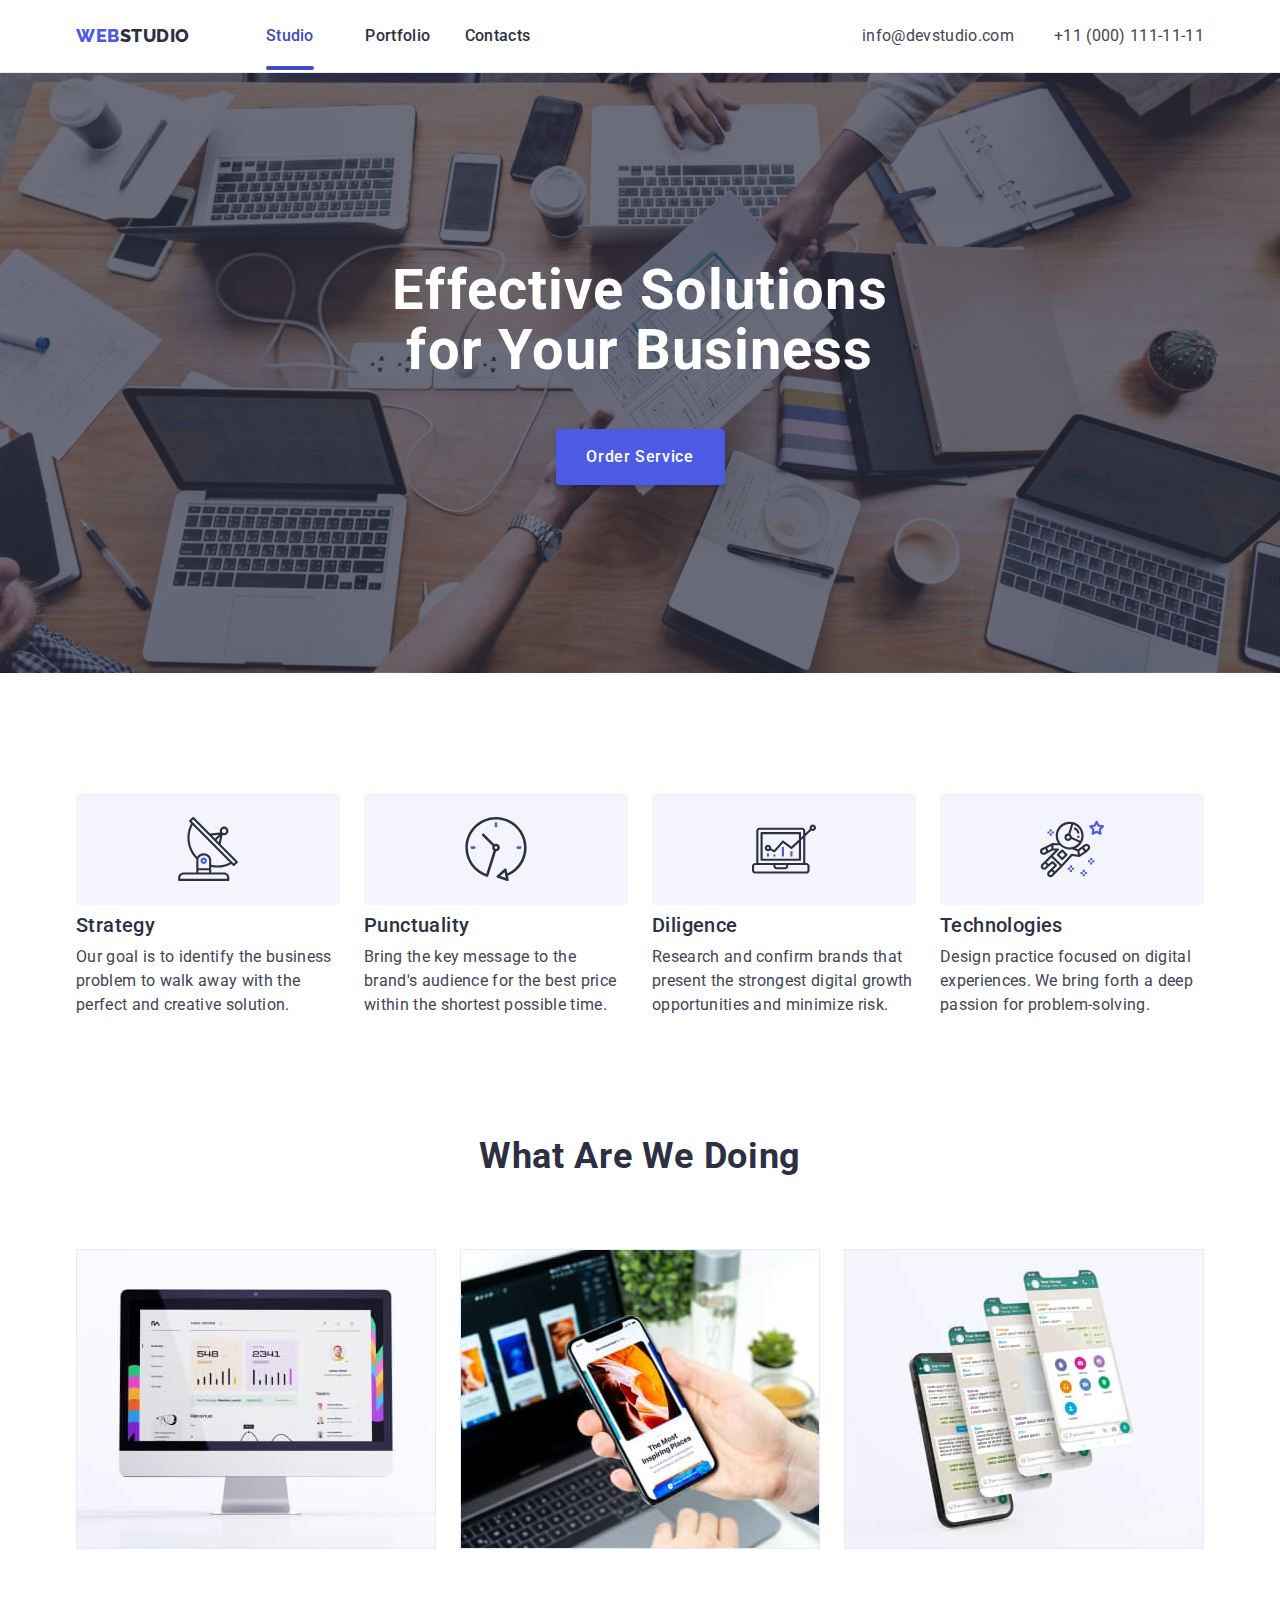
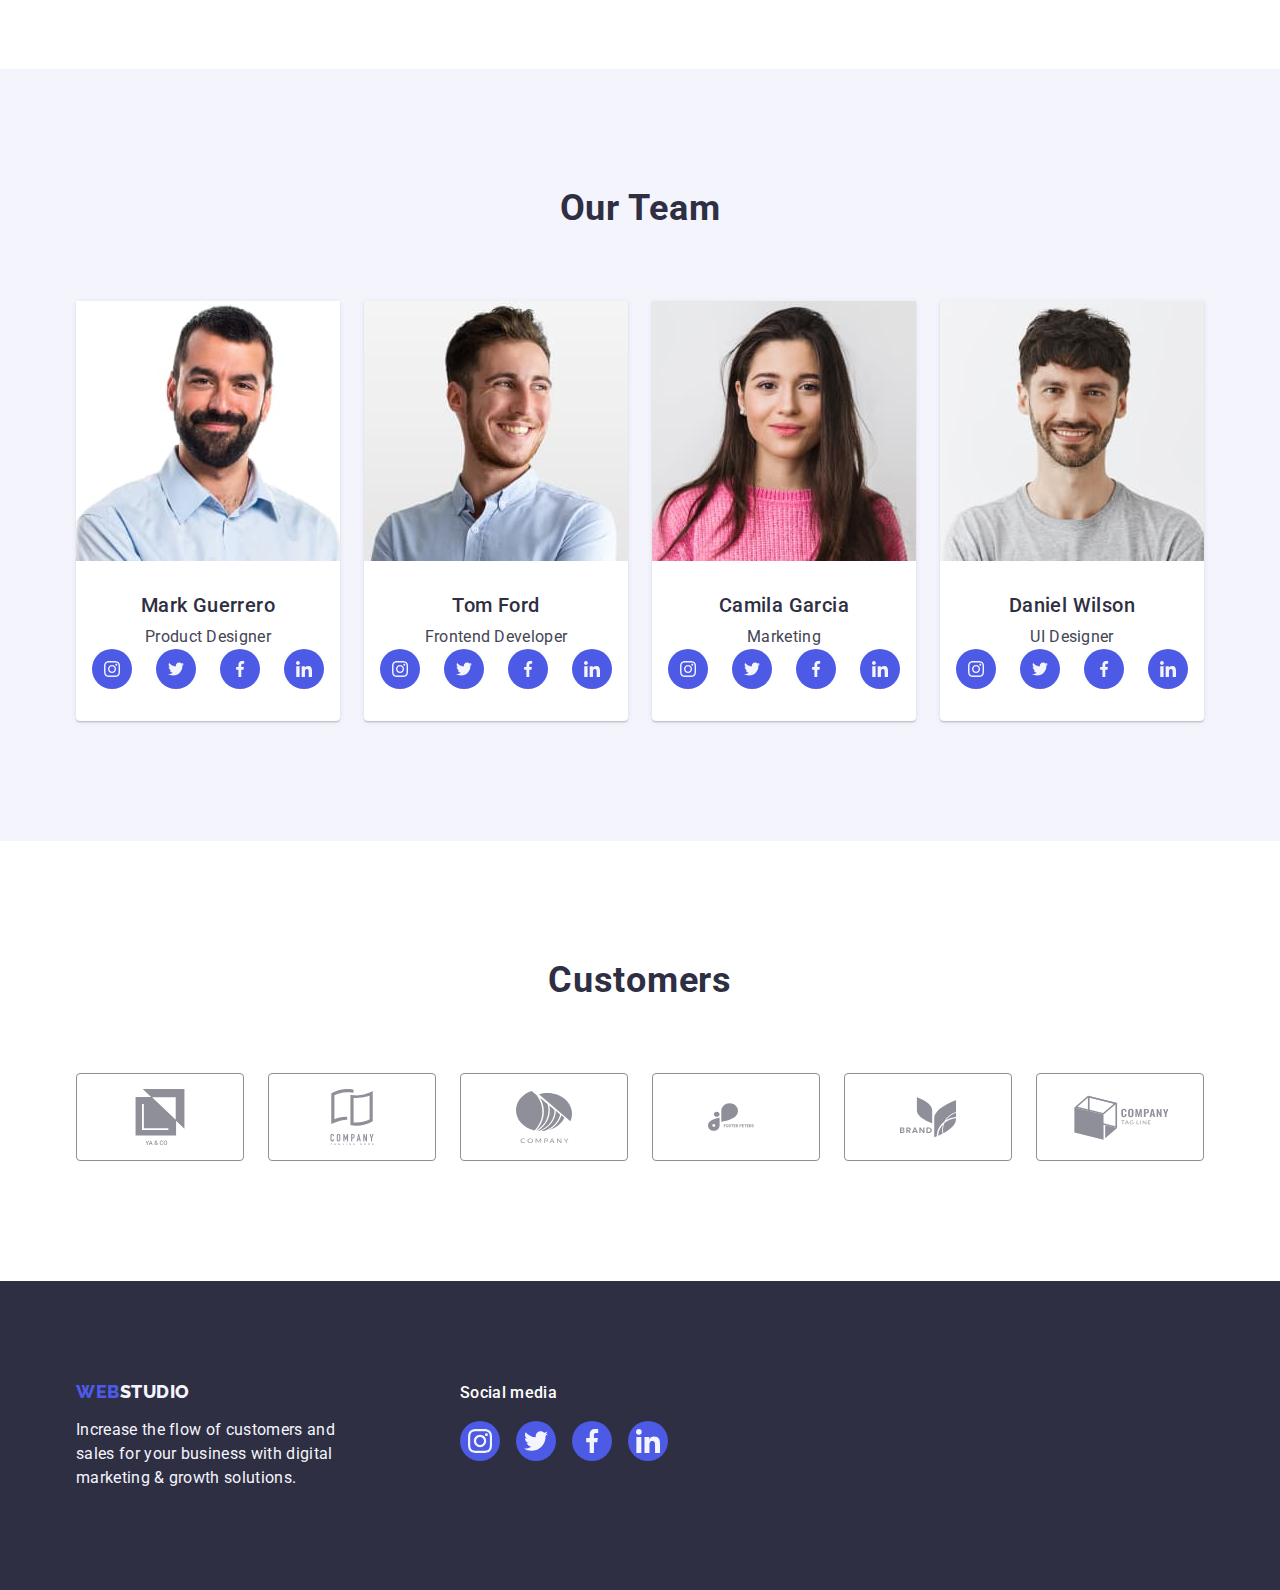
==== index.html @ ae0077bc "change5" ====
<!DOCTYPE html>
<html lang="en">

<head>
    <meta charset="UTF-8">
    <meta name="viewport" content="width=device-width, initial-scale=1.0">

    <link rel="stylesheet" href="https://cdnjs.cloudflare.com/ajax/libs/modern-normalize/2.0.0/modern-normalize.min.css"
        integrity="sha512-4xo8blKMVCiXpTaLzQSLSw3KFOVPWhm/TRtuPVc4WG6kUgjH6J03IBuG7JZPkcWMxJ5huwaBpOpnwYElP/m6wg=="
        crossorigin="anonymous" referrerpolicy="no-referrer" />

    <link rel="stylesheet" href="https://cdn.jsdelivr.net/npm/modern-normalize@1.1.0/modern-normalize.min.css">
    <link rel="stylesheet" href="./css/styles.css">

    <link rel="preconnect" href="https://fonts.googleapis.com">
    <link rel="preconnect" href="https://fonts.gstatic.com" crossorigin>
    <link href="https://fonts.googleapis.com/css2?family=Roboto:wght@400;500;700;900&display=swap" rel="stylesheet">
    <link rel="preconnect" href="https://fonts.googleapis.com">
    <link rel="preconnect" href="https://fonts.gstatic.com" crossorigin>
    <link href="https://fonts.googleapis.com/css2?family=Raleway:wght@800&display=swap" rel="stylesheet">

    <title>Document</title>

</head>

<body>

    <header class="header">
        <div class="header-container container">
            <nav class="header-navigation">
                <a class="header-logo link" href="./index.html">Web<span class="header-logo-ditails">Studio</span></a>
                <ul class="header-navigation-list list">
                    <li class="header-navigation-item">
                        <a class="header-navigation-link current link" href="./index.html">Studio</a>
                    </li>
                    <li class="header-navigation-item">
                        <a class="header-navigation-link link" href="./portfolio.html">Portfolio</a>
                    </li>
                    <li class="header-navigation-item">
                        <a class="header-navigation-link link" href="">Contacts</a>
                    </li>
                </ul>
            </nav>

            <address class="header-address">
                <ul class="header-address-list list">
                    <li class="header-address-item"><a class="header-address-link link"
                            href="mailto:info@devstudio.com">info@devstudio.com</a><br />
                    </li>
                    <li class="header-address-item"><a class="header-address-link link" href="tel:+110001111111">+11
                            (000)
                            111-11-11</a><br /></li>
                </ul>
            </address>

        </div>
    </header>
    <main class="main">
        <!-- ?section-1 -->
        <section class="first-section">
            <div class="container">
                <h1 class="first-title">Effective Solutions
                    for Your Business</h1>
                <button class="first-section-button" data-modal-open type="button">Order Service</button>
            </div>
        </section>
        <!--? section-2 -->
        <section class="goals-section">
            <div class="container">
                <h2 class="visually-hidden">goals</h2>
                <ul class="goals-section-list list">
                    <li class="goals-section-item">
                        <div class="goals-icon-container">
                            <svg width="64" height="64">
                                <use href="./images/icons.svg#icon-strategy"></use>
                            </svg>
                        </div>
                        <h3 class="goals-section-title">Strategy</h3>
                        <p class="goals-section-text">
                            Our goal is to identify the business
                            problem to walk away with the perfect and creative solution.
                        </p>
                    </li>
                    <li class="goals-section-item">
                        <div class="goals-icon-container">
                            <svg width="64" height="64">
                                <use href="./images/icons.svg#icon-punctuality"></use>
                            </svg>
                        </div>
                        <h3 class="goals-section-title">Punctuality</h3>
                        <p class="goals-section-text">
                            Bring the key message to the brand's audience for the best price within the shortest
                            possible time.
                        </p>

                    </li>
                    <li class="goals-section-item">

                        <div class="goals-icon-container">
                            <svg width="64" height="64">
                                <use href="./images/icons.svg#icon-deligens"></use>
                            </svg>
                        </div>

                        <h3 class="goals-section-title">Diligence</h3>
                        <p class="goals-section-text">
                            Research and confirm brands that present the strongest digital growth opportunities and
                            minimize
                            risk.
                        </p>

                    </li>
                    <li class="goals-section-item">

                        <div class="goals-icon-container">
                            <svg width="64" height="64">
                                <use href="./images/icons.svg#icon-technologies"></use>
                            </svg>
                        </div>


                        <h3 class="goals-section-title">Technologies</h3>
                        <p class="goals-section-text">
                            Design practice focused on digital experiences. We bring forth a deep passion for
                            problem-solving.
                        </p>

                    </li>
                </ul>
            </div>
        </section>
        <!--? section-3 -->
        <section class="doing-section">
            <div class="container">
                <h2 class="doing-section-title">What are we doing</h2>
                <ul class="doing-section-list list">
                    <li class="doing-section-item"><img src="./images/doing1.jpg" width="360" alt="computer-screen">
                    </li>
                    <li class="doing-section-item"><img src="./images/doing2.jpg" width="360" alt="phone-screen"></li>
                    <li class="doing-section-item"><img src="./images/doing3.jpg" width="360" alt="phone"></li>
                </ul>
            </div>
        </section>
        <!-- ?section-4 -->
        <section class="team-section">
            <div class="container">
                <h2 class="team-section-title">Our Team</h2>
                <ul class="team-section-list list">
                    <li class="team-section-item"><img src="./images/team1.jpg" width="264" alt="man">
                        <div class="team-employee-information">
                            <h3 class="team-third-title">Mark Guerrero</h3>
                            <p class="team-section-text">Product Designer</p>
                            <ul class="socials-icon-list list">
                                <li class="socials-icon-item">
                                    <a class="socials-icon-link" href="">
                                        <svg class="socials-icon-team" width="16" height="16">
                                            <use href="./images/icons.svg#icon-instagram2"></use>
                                        </svg>
                                    </a>
                                </li>
                                <li class="socials-icon-item">
                                    <a class="socials-icon-link" href="">
                                        <svg class="socials-icon-team" width="16" height="16">
                                            <use href="./images/icons.svg#icon-twitter2"></use>
                                        </svg>
                                    </a>
                                </li>
                                <li class="socials-icon-item">
                                    <a class="socials-icon-link" href="">
                                        <svg class="socials-icon-team" width="16" height="16">
                                            <use href="./images/icons.svg#icon-facebook3"></use>
                                        </svg>
                                    </a>
                                </li>
                                <li class="socials-icon-item">
                                    <a class="socials-icon-link" href="">
                                        <svg class="socials-icon-team" width="16" height="16">
                                            <use href="./images/icons.svg#icon-linkedin2"></use>
                                        </svg>
                                    </a>
                                </li>
                            </ul>
                        </div>
                    </li>
                    <li class="team-section-item"><img src="./images/team2.jpg" width="264" alt="man">
                        <div class="team-employee-information">
                            <h3 class="team-third-title">Tom Ford</h3>
                            <p class="team-section-text">Frontend Developer</p>
                            <ul class="socials-icon-list list">
                                <li class="socials-icon-item">
                                    <a class="socials-icon-link" href="">
                                        <svg class="socials-icon-team" width="16" height="16">
                                            <use href="./images/icons.svg#icon-instagram2"></use>
                                        </svg>
                                    </a>
                                </li>
                                <li class="socials-icon-item">
                                    <a class="socials-icon-link" href="">
                                        <svg class="socials-icon-team" width="16" height="16">
                                            <use href="./images/icons.svg#icon-twitter2"></use>
                                        </svg>
                                    </a>
                                </li>
                                <li class="socials-icon-item">
                                    <a class="socials-icon-link" href="">
                                        <svg class="socials-icon-team" width="16" height="16">
                                            <use href="./images/icons.svg#icon-facebook3"></use>
                                        </svg>
                                    </a>
                                </li>
                                <li class="socials-icon-item">
                                    <a class="socials-icon-link" href="">
                                        <svg class="socials-icon-team" width="16" height="16">
                                            <use href="./images/icons.svg#icon-linkedin2"></use>
                                        </svg>
                                    </a>
                                </li>
                            </ul>
                        </div>
                    </li>
                    <li class="team-section-item"><img src="./images/team3.jpg" width="264" alt="woman">
                        <div class="team-employee-information">
                            <h3 class="team-third-title">Camila Garcia</h3>
                            <p class="team-section-text">Marketing</p>
                            <ul class="socials-icon-list list">
                                <li class="socials-icon-item">
                                    <a class="socials-icon-link" href="">
                                        <svg class="socials-icon-team" width="16" height="16">
                                            <use href="./images/icons.svg#icon-instagram2"></use>
                                        </svg>
                                    </a>
                                </li>
                                <li class="socials-icon-item">
                                    <a class="socials-icon-link" href="">
                                        <svg class="socials-icon-team" width="16" height="16">
                                            <use href="./images/icons.svg#icon-twitter2"></use>
                                        </svg>
                                    </a>
                                </li>
                                <li class="socials-icon-item">
                                    <a class="socials-icon-link" href="">
                                        <svg class="socials-icon-team" width="16" height="16">
                                            <use href="./images/icons.svg#icon-facebook3"></use>
                                        </svg>
                                    </a>
                                </li>
                                <li class="socials-icon-item">
                                    <a class="socials-icon-link" href="">
                                        <svg class="socials-icon-team" width="16" height="16">
                                            <use href="./images/icons.svg#icon-linkedin2"></use>
                                        </svg>
                                    </a>
                                </li>
                            </ul>
                        </div>
                    </li>
                    <li class="team-section-item"><img src="./images/team4.jpg" width="264" alt="man">
                        <div class="team-employee-information">
                            <h3 class="team-third-title">Daniel Wilson</h3>
                            <p class="team-section-text">UI Designer</p>
                            <ul class="socials-icon-list list">
                                <li class="socials-icon-item">
                                    <a class="socials-icon-link" href="">
                                        <svg class="socials-icon-team" width="16" height="16">
                                            <use href="./images/icons.svg#icon-instagram2"></use>
                                        </svg>
                                    </a>
                                </li>
                                <li class="socials-icon-item">
                                    <a class="socials-icon-link" href="">
                                        <svg class="socials-icon-team" width="16" height="16">
                                            <use href="./images/icons.svg#icon-twitter2"></use>
                                        </svg>
                                    </a>
                                </li>
                                <li class="socials-icon-item">
                                    <a class="socials-icon-link" href="">
                                        <svg class="socials-icon-team" width="16" height="16">
                                            <use href="./images/icons.svg#icon-facebook3"></use>
                                        </svg>
                                    </a>
                                </li>
                                <li class="socials-icon-item">
                                    <a class="socials-icon-link" href="">
                                        <svg class="socials-icon-team" width="16" height="16">
                                            <use href="./images/icons.svg#icon-linkedin2"></use>
                                        </svg>
                                    </a>
                                </li>
                            </ul>
                        </div>
                    </li>
                </ul>
            </div>
        </section>
        <!-- ?section-5 -->
        <section class=" customers-section">
            <div class="customers-container container">
                <h2 class="customers-title">Customers</h2>
                <ul class="customers-list list">
                    <li class="customers-item"><a class="customers-link" href="">
                            <svg class="customers-icon" width="104" height="56">
                                <use href="./images/icons.svg#icon-yaco"></use>
                            </svg>
                        </a></li>
                    <li class="customers-item"><a class="customers-link" href="">
                            <svg class="customers-icon" width="104" height="56">
                                <use href="./images/icons.svg#icon-company"></use>
                            </svg>
                        </a></li>
                    <li class="customers-item"><a class="customers-link" href="">
                            <svg class="customers-icon" width="104" height="56">
                                <use href="./images/icons.svg#icon-compane2"></use>
                            </svg>
                        </a></li>
                    <li class="customers-item"><a class="customers-link" href="">
                            <svg class="customers-icon" width="104" height="56">
                                <use href="./images/icons.svg#icon-foster-peters"></use>
                            </svg>
                        </a></li>
                    <li class="customers-item"><a class="customers-link" href="">
                            <svg class="customers-icon" width="104" height="56">
                                <use href="./images/icons.svg#icon-brand"></use>
                            </svg>
                        </a></li>
                    <li class="customers-item"><a class="customers-link" href="">
                            <svg class="customers-icon" width="104" height="56">
                                <use href="./images/icons.svg#icon-Logonew"></use>
                            </svg>
                        </a></li>
                </ul>
            </div>
        </section>
    </main>
    <footer class="footer-page">
        <div class="footer-container-general container">
            <div class="footer-container">
                <a class="footer-logo link" href="./index.html">Web<span class="footer-logo-ditails">Studio</span></a>

                <p class="text-footer">Increase the flow of customers and sales for your business with digital marketing
                    &
                    growth solutions.</p>
            </div>
            <div class="socials-footer-container">
                <p class="socials-footer-text">Social media</p>
                <ul class="socials-footer-list list">
                    <li class="socials-footer-item"><a class="socials-link" href=""> <svg class="socials-icon"
                                width="24" height="24">
                                <use href="./images/icons.svg#icon-instagram"></use>
                            </svg></a>
                    </li>
                    <li class="socials-footer-item"><a class="socials-link" href=""><svg class="socials-icon" width="24"
                                height="24">
                                <use href="./images/icons.svg#icon-twetter"></use>
                            </svg></a>
                    </li>
                    <li class="socials-footer-item"><a class="socials-link" href=""><svg class="socials-icon" width="24"
                                height="24">
                                <use href="./images/icons.svg#icon-facebook"></use>
                            </svg></a>
                    </li>
                    <li class="socials-footer-item"><a class="socials-link" href=""><svg class="socials-icon" width="24"
                                height="24">
                                <use href="./images/icons.svg#icon-linkedin"></use>
                            </svg></a></li>
                </ul>
            </div>
        </div>
    </footer>
    <div class="backdrop is-hidden" data-modal>
        <div class="modal">
            <button class="btn-modal" data-modal-close type="button">
                <svg class="icon-close" width="8" height="8">
                    <use href="./images/icons.svg#icon-close-black"></use>
                </svg>
            </button>
            <p class="modal-title">Leave your contacts and we will call you back</p>
            <form class="modal-form">
                <div class="modal-field">
                    <label class="modal-label" for="user-name">Name</label>
                    <div class="modal-input-conteiner">
                        <input class="modal-input" name="user-name" type="text" id="user-name" required />
                        <svg class="modal-icon-vector" width="18" height="18">
                            <use href="./images/icons.svg#icon-vector-name"></use>
                        </svg>
                    </div>
                </div>
                <div class="modal-field">
                    <label class="modal-label" for="user-phone">Phone</label>
                    <div class="modal-input-conteiner">
                        <input class="modal-input" name="user-phone" type="text" id="user-phone" required />
                        <svg class="modal-icon-vector" width="18" height="18">
                            <use href="./images/icons.svg#icon-vector-phone"></use>
                        </svg>
                    </div>
                </div>
                <div class="modal-field">
                    <label class="modal-label" for="user-email">Email</label>
                    <div class="modal-input-conteiner">
                        <input class="modal-input" name="user-email" type="text" id="user-email" />
                        <svg class="modal-icon-vector" width="18" height="18">
                            <use href="./images/icons.svg#icon-vector-email"></use>
                        </svg>
                    </div>
                </div>
                <div class="modal-field">
                    <label class="modal-label" for="user-text">Comment</label>
                    <textarea class="modal-textarea" name="user-text" id="user-text"
                        placeholder="Text input"></textarea>
                </div>
                <div class="modal-field">
                    <input class="modal-check" type="checkbox" id="policy" name="policy" value="true">
                    <label class="modal-check-text" for="policy"><span></span> I accept the terms and conditions of the
                        <a class="modal-check-link" href="">Privacy Policy</a></label>
                </div>
                <button class="modal-button-submit" type="submit">Send</button>
            </form>
        </div>
    </div>
    <script src="./js/modal.js"></script>
</body>

</html>
---- css/styles.css ----
body {
    font-family: "Roboto", sans-serif;
    color: #434455;
    background-color: var(--Background-color-page);
}

.visually-hidden {
    position: absolute;
    width: 1px;
    height: 1px;
    margin: -1px;
    border: 0;
    padding: 0;

    white-space: nowrap;
    clip-path: inset(100%);
    clip: rect(0 0 0 0);
    overflow: hidden;
}

:root {
    --Background-color-page: #FFFFFF;
    --Logo-color: #4d5ae5;
    --SpanLogoColor: #2e2f42;
    --NavListColor: #2e2f42;
    --contactsColor: #434455;
    --mainSectionBackground-color: #2e2f42;
    --title-thirdColor: #2e2f42;
    --text-pageColor: #434455;
    --title-secondColor: #2e2f42;
    --footer-pageBackgroundColor: #2e2f42;
    --text-footerColor: #F4F4FD;
    --portfolio-buttonColor: #4d5ae5;
    --portfolio-buttonBackgroundColor: #F4F4FD;
    --title-second-portfolioColor: #2e2f42;
    --text-page-portfolioColor: #434455;
    --border: #E7E9FC;
    --buttonColor: #4d5ae5;
    --white-social-text: #FFF;
    --socials-icon: #f4f4fd;
    --customers-link: #8E8F99;
    --ocean: #404BBF;
    --navyblue-modal: rgba(46, 47, 66, 0.40);
    --dairy: #FCFCFC;
    --socials-icon-team: #f4f4fd;
    --portfolio-cover-text: #F4F4FD;
    --navyblue: #2E2F42;
    --navyblue-modal: rgba(46, 47, 66, 0.40);
    --lightslate: #8E8F99;
    --iris: #4D5AE5;
    --navyblue-modal: rgba(46, 47, 66, 0.40);
    --lightslate: #8E8F99;
    --navyblue-modal: rgba(46, 47, 66, 0.40);
}

.link {
    text-decoration: none;
}

.link:hover {
    color: #404bbf;
}

.link:focus {
    color: #404bbf;
}


.list {
    list-style: none;
}

img {
    display: block;
}

p,
h1,
h2,
h3,
h4,
h5,
h6 {
    margin-top: 0;
    margin-bottom: 0;
}

ul,
ol {
    padding-left: 0;
    margin-top: 0;
    margin-bottom: 0;
}

.container {
    width: 1158px;
    margin: 0 auto;
    padding-left: 15px;
    padding-right: 15px;
}


/**----------------------------------------------------------------------- Header */
.header {
    border-bottom: 1px solid var(--border, #E7E9FC);
    padding-top: 24px;
    padding-bottom: 24px;
    box-shadow: 0px 1px 6px 0px rgba(46, 47, 66, 0.08), 0px 1px 1px 0px rgba(46, 47, 66, 0.16), 0px 2px 1px 0px rgba(46, 47, 66, 0.08);
}

.header-container {
    display: flex;

}

.header-navigation {
    display: flex;
    align-items: center;
}


.header-logo {
    font-family: "Raleway", sans-serif;
    font-weight: 800;
    font-size: 18px;
    line-height: 1.17;
    letter-spacing: 0.03em;
    text-transform: uppercase;
    color: var(--Logo-color);
    margin-right: 76px;
}

.header-logo-ditails {
    color: var(--SpanLogoColor);
}

.header-navigation-list {
    display: flex;
    gap: 40px;
}

.header-navigation-item {
    width: calc((100% - 80px)/ 3);

}


.header-navigation-link {
    font-weight: 500;
    font-size: 16px;
    line-height: 1.5;
    letter-spacing: 0.02em;
    color: var(--NavListColor);
    padding-top: 24px;
    padding-bottom: 24px;
    position: relative;
    transition: color 250ms cubic-bezier(0.4, 0, 0.2, 1);


}

.current::after {
    content: '';
    position: absolute;
    height: 4px;
    left: 0;
    bottom: -1px;
    background-color: #404bbf;
    border-radius: 2px;
    width: 100%;



}

.current {
    color: #404bbf;
    transition: color 250ms cubic-bezier(0.4, 0, 0.2, 1);
}

.header-address {
    font-style: normal;
    display: flex;
    margin-left: auto;
}

.header-address-list {
    display: flex;
    gap: 40px;
}

.header-address-item {}

.header-address-link {
    font-size: 16px;
    line-height: 1.5;
    letter-spacing: 0.02em;
    color: var(--contactsColor, #434455);
    transition: 250ms cubic-bezier(0.4, 0, 0.2, 1);
    transition: color 250ms cubic-bezier(0.4, 0, 0.2, 1);
}

.main {}


/**-------------------------------------------------------------------Section 1 */
.first-section {
    background-color: var(--mainSectionBackground-color);
    padding: 188px 0;
    background-image: linear-gradient(rgba(46, 47, 66, 0.7), rgba(46, 47, 66, 0.7)),
        url(../images/people-office.jpg);
    background-repeat: no-repeat;
    background-position: center;
    background-size: cover;
    max-width: 1440px;
    margin: 0 auto;
}

.first-title {
    font-size: 56px;
    line-height: 1.07;
    text-align: center;
    letter-spacing: 0.02em;
    color: #ffffff;
    max-width: 496px;
    margin: 0 auto;
}

.first-section-button {
    background-color: var(--buttonColor);
    font-family: "Roboto", sans-serif;
    font-weight: 500;
    font-size: 16px;
    line-height: 1.5;
    letter-spacing: 0.04em;
    color: #ffffff;
    cursor: pointer;
    display: block;
    min-width: 169px;
    height: 56px;
    border: none;
    border-radius: 4px;
    cursor: pointer;
    margin: 0 auto;
    margin-top: 48px;
    box-shadow: 0px 4px 4px 0px rgba(0, 0, 0, 0.15);
    transition: background-color 250ms cubic-bezier(0.4, 0, 0.2, 1);



}

.first-section-button:hover {
    background-color: #404BBF;
}

.first-section-button:focus {
    background-color: #404BBF;
}

/**----------------------------------------------- Section 2 */
.goals-section {
    padding: 120px 0;
}

.goals-section-list {
    display: flex;
    justify-content: center;
    gap: 24px;


}

.goals-section-item {
    width: calc((100% - 72px) / 4);
}

.goals-icon-container {
    display: flex;
    align-items: center;
    justify-content: center;
    height: 112px;
    background-color: #f4f4fd;
    border-radius: 4px;
    margin-bottom: 8px;
}

.goals-section-title {
    font-weight: 500;
    font-size: 20px;
    line-height: 1.2;
    letter-spacing: 0.02em;
    color: var(--title-thirdColor);
    margin-bottom: 8px;

}

.goals-section-text {
    font-size: 16px;
    line-height: 1.5;
    letter-spacing: 0.02em;
    color: var(--text-pageColor);
}

/* .goals-icon {
    padding: 24px 100px;
    border-radius: 4px;
    background: var(--cloud, #F4F4FD);
    margin-bottom: 8px;
    display: inline-block;
    max-width: 264px;
    max-height: 112px;
} */

/**-------------------------------------------------------------------- Section 3 */
.doing-section {
    padding-bottom: 120px;
}

.doing-section-title {
    font-size: 36px;
    line-height: 1.11;
    text-align: center;
    letter-spacing: 0.02em;
    text-transform: capitalize;
    color: var(--title-secondColor);
    margin-bottom: 72px;
}

.doing-section-list {
    display: flex;
    gap: 24px;


}

.doing-section-item {
    width: calc((100% - 48px) / 3);
}

/**-------------------------------------------------------------------- Section 4 */
.team-section {
    background-color: #F4F4FD;
    padding: 120px 0;
}

.team-section-title {
    font-size: 36px;
    line-height: 1.11;
    text-align: center;
    letter-spacing: 0.02em;
    text-transform: capitalize;
    color: var(--title-secondColor);
    margin-bottom: 72px;
}

.team-section-list {
    display: flex;
    gap: 24px;
}

.team-section-item {
    background-color: #FFFFFF;
    border-radius: 0px 0px 4px 4px;
    width: calc((100% - 72px) / 4);
    box-shadow: 0px 2px 1px 0px rgba(46, 47, 66, 0.08), 0px 1px 1px 0px rgba(46, 47, 66, 0.16), 0px 1px 6px 0px rgba(46, 47, 66, 0.08);
}

.team-employee-information {
    padding: 32px 0;
}

.team-third-title {
    font-weight: 500;
    font-size: 20px;
    line-height: 1.2;
    letter-spacing: 0.02em;
    color: var(--title-thirdColor);
    text-align: center;
    margin-bottom: 8px;
}

.team-section-text {
    font-size: 16px;
    line-height: 1.5;
    letter-spacing: 0.02em;
    color: var(--text-pageColor);
    text-align: center;
}


.socials-icon-list {
    gap: 24px;
    display: flex;
    justify-content: center;
}

.socials-icon-item {
    width: calc((100% - 3 * 24px) / 4);
    width: 40px;
    height: 40px;
}

.socials-icon-link {
    width: 100%;
    height: 100%;
    background-color: #4d5ae5;
    border-radius: 50%;
    display: flex;
    align-items: center;
    justify-content: center;
    transition: background-color 250ms cubic-bezier(0.4, 0, 0.2, 1);
}

.socials-icon-team {
    fill: var(--socials-icon-team, #f4f4fd)
}

.socials-icon-link:hover {
    background-color: #404bbf;
}

.socials-icon-link:focus {
    background-color: #404bbf;

}

/** ------------------------------------------------------------Customers------------------- */
.customers-section {
    padding-top: 120px;
    padding-bottom: 120px;
}

.customers-container {}

.customers-title {
    color: var(--title-thirdColor, #2e2f42);
    font-size: 36px;
    line-height: 1.11;
    letter-spacing: 0.02em;
    text-transform: capitalize;
    margin-bottom: 72px;
    display: flex;
    justify-content: center;
}

.customers-list {
    display: flex;
    gap: 24px;
}

.customers-item {
    width: calc((100% - 120px) / 6);
    height: 88px;
}

.customers-link {
    width: 100%;
    height: 100%;
    border-radius: 4px;
    border: 1px solid var(--lightslate, #8E8F99);
    border-radius: 4px;
    display: flex;
    align-items: center;
    justify-content: center;
    color: var(--customers-link, #8E8F99);
    transition: border-color 250ms cubic-bezier(0.4, 0, 0.2, 1),
        color 250ms cubic-bezier(0.4, 0, 0.2, 1);
}

.customers-link:hover {
    color: #404bbf;
    border-color: #404bbf;
}

.customers-link:focus {
    color: #404bbf;
    border-color: #404bbf;
}

.customers-icon {
    fill: currentColor;
}





/**----------------------------------------------------------------------- Footer */

.footer-page {
    background-color: var(--footer-pageBackgroundColor);
    padding: 100px 0;
}

.footer-container-general {
    display: flex;
    align-items: baseline;
}

.footer-container {
    margin-right: 120px
}

.footer-logo {
    font-family: "Raleway",
        sans-serif;
    font-weight: 800;
    font-size: 18px;
    line-height: 1.17;
    letter-spacing: 0.03em;
    text-transform: uppercase;
    color: var(--Logo-color);
    margin-bottom: 16px;
    display: inline-block;
}

.footer-logo-ditails {
    color: #f4f4fd;
}

.text-footer {
    line-height: 1.5;
    color: var(--text-footerColor);
    letter-spacing: 0.02em;
    max-width: 264px;
}

.socials-footer-text {
    color: var(--white-social-text, #FFF);
    font-size: 16px;
    font-weight: 500;
    line-height: 1.5;
    letter-spacing: 0.02em;
    margin-bottom: 16px;
}

.socials-footer-list {
    display: flex;
    gap: 16px;
}

.socials-footer-item {

    width: 40px;
    height: 40px;

}

.socials-icon {
    fill: var(--socials-icon, #f4f4fd)
}

.socials-link {
    width: 100%;
    height: 100%;
    display: flex;
    align-items: center;
    justify-content: center;
    border-radius: 50%;
    background-color: var(--buttonColor);
    transition: background-color 250ms cubic-bezier(0.4, 0, 0.2, 1);
}

.socials-link:hover {
    background-color: #31d0aa;
}

.socials-link:focus {
    background-color: #31d0aa;
}



/**---------------------------------- ---------------------------------Portfolio */
.portfolio-main {}

.portfolio-section {

    padding-top: 96px;
    padding-bottom: 120px;
}

.portfolio-lict-button {
    display: flex;
    justify-content: center;
    gap: 24px;
    margin-bottom: 72px;
}

.portfolio-item-button {}

.portfolio-button {
    font-family: "Roboto", sans-serif;
    font-weight: 500;
    font-size: 16px;
    line-height: 1.5;
    letter-spacing: 0.04em;
    color: var(--portfolio-buttonColor);
    cursor: pointer;
    background-color: var(--portfolio-buttonBackgroundColor);
    border-radius: 4px;
    padding: 12px 24px;
    border: none;
    border: 1px solid var(--border, #E7E9FC);
    transition: color 250ms cubic-bezier(0.4, 0, 0.2, 1),
        background-color 250ms cubic-bezier(0.4, 0, 0.2, 1),
        border-color 250ms cubic-bezier(0.4, 0, 0.2, 1),
        box-shadow 250ms cubic-bezier(0.4, 0, 0.2, 1);
}

.portfolio-button:hover {
    color: #FFFFFF;
    background-color: #404BBF;
    border: 1px solid transparent;
    box-shadow: 0px 3px 1px rgba(0, 0, 0, 0.1),
        0px 2px 1px rgba(0, 0, 0, 0.08),
        0px 2px 2px rgba(0, 0, 0, 0.12);
}

.portfolio-button:focus {
    color: #FFFFFF;
    background-color: #404BBF;
    border: 1px solid transparent;
    box-shadow: 0px 3px 1px rgba(0, 0, 0, 0.1),
        0px 2px 1px rgba(0, 0, 0, 0.08),
        0px 2px 2px rgba(0, 0, 0, 0.12);
}

.portfolio-list {
    display: flex;
    flex-wrap: wrap;
    column-gap: 24px;
    row-gap: 48px;
}

.portfolio-item {
    width: calc((100% - 48px) / 3);
    transition: box-shadow 250ms cubic-bezier(0.4, 0, 0.2, 1);

}

.portfolio-cover {
    position: relative;
    overflow: hidden;
}

.portfolio-link {
    display: block;
    transition: box-shadow 250ms cubic-bezier(0.4, 0, 0.2, 1);
}

.portfolio-link:hover {
    box-shadow: 0px 1px 6px rgba(46, 47, 66, 0.08),
        0px 1px 1px rgba(46, 47, 66, 0.16),
        0px 2px 1px rgba(46, 47, 66, 0.08);
}

.portfolio-link:focus {
    box-shadow: 0px 1px 6px rgba(46, 47, 66, 0.08),
        0px 1px 1px rgba(46, 47, 66, 0.16),
        0px 2px 1px rgba(46, 47, 66, 0.08);
}

.portfolio-link:hover .portfolio-cover-text {
    transform: translateY(0%);
}

.portfolio-link:focus .portfolio-cover-text {
    transform: translateY(0%);
}

.portfolio-cover-text {
    font-size: 16px;
    font-weight: 400;
    line-height: 1.5;
    letter-spacing: 0.02em;
    color: var(--portfolio-cover-text, #F4F4FD);
    background-color: #4D5AE5;
    position: absolute;
    top: 0;
    height: 100%;
    width: 100%;
    padding: 40px 32px;
    transition: transform 250ms cubic-bezier(0.4, 0, 0.2, 1);
    transform: translateY(100%);
}

.portfolio-item-iformation {
    padding: 32px 16px;
    border: 1px solid #e7e9fc;
    border-top: none;
}




.title-second-portfolio {
    font-weight: 500;
    font-size: 20px;
    line-height: 1.2;
    letter-spacing: 0.02em;
    color: var(--title-second-portfolioColor);
    margin-bottom: 8px;

}

.text-page-portfolio {
    font-size: 16px;
    line-height: 1.5;
    letter-spacing: 0.02em;
    color: var(--text-page-portfolioColor);

}

/* *-----------------------------------------------------------MODAL------------------------------------------------- */
.backdrop {
    position: fixed;
    width: 100%;
    height: 100%;
    background: var(--navyblue-modal, rgba(46, 47, 66, 0.40));
    top: 0;
    left: 0;
    transition: opacity 250ms cubic-bezier(0.4, 0, 0.2, 1), visibility 250ms cubic-bezier(0.4, 0, 0.2, 1);
}

.is-hidden {
    opacity: 0;
    visibility: hidden;
    pointer-events: none;
}

.modal {
    position: absolute;
    top: 50%;
    left: 50%;
    transform: translate(-50%, -50%) scale(1);
    width: 408px;
    min-height: 584px;
    border-radius: 4px;
    background: var(--dairy, #FCFCFC);
    box-shadow: 0px 2px 1px 0px rgba(0, 0, 0, 0.20), 0px 1px 3px 0px rgba(0, 0, 0, 0.12), 0px 1px 1px 0px rgba(0, 0, 0, 0.14);
    transition: transform 250ms cubic-bezier(0.4, 0, 0.2, 1);
    padding: 72px 24px 24px 24px;
}


.btn-modal {
    position: absolute;
    top: 24px;
    right: 24px;
    width: 24px;
    height: 24px;
    border-radius: 50%;
    display: flex;
    align-items: center;
    justify-content: center;
    background-color: #e7e9fc;
    border: 1px solid rgba(0, 0, 0, 0.1);
    padding: 0;
    cursor: pointer;
    transition: background-color 250ms cubic-bezier(0.4, 0, 0.2, 1), border 250ms cubic-bezier(0.4, 0, 0.2, 1);
}

.btn-modal:hover {
    background-color: #404bbf;
    border: none;
}

.btn-modal:focus {
    background-color: #404bbf;
    border: none;
}

.btn-modal:hover .icon-close {
    fill: #ffffff;
}

.btn-modal:focus .icon-close {
    fill: #ffffff;
}

.icon-close {
    transition: fill 250ms cubic-bezier(0.4, 0, 0.2, 1);
}

.modal-title {
    color: var(--navyblue, #2E2F42);
    text-align: center;
    font-size: 16px;
    font-weight: 500;
    line-height: 1.5;
    letter-spacing: 0.02em;
    margin-bottom: 16px;
}

.modal-form {}

.modal-field {
    margin-bottom: 8px;
}

.modal-label {
    color: var(--lightslate, #8E8F99);
    font-size: 12px;
    font-weight: 400;
    line-height: 1.2;
    letter-spacing: 0.04em;
    margin-bottom: 4px;
    display: inline-block;
}

.modal-input-conteiner {
    position: relative;
}



.modal-input {

    width: 100%;
    height: 40px;
    border-radius: 4px;
    border: 1px solid var(--navyblue-modal, rgba(46, 47, 66, 0.40));
    padding-left: 38px;
    padding-right: 16px;
    outline: transparent;
}

.modal-input:focus {

    border: 1px solid var(--iris, #4D5AE5);
}

.modal-icon-vector {
    fill: #2E2F42;
    position: absolute;
    left: 16px;
    transform: translateY(-50%);
    top: 50%;

}

.modal-input:focus+.modal-icon-vector {
    fill: var(--iris);
}

.modal-textarea {
    height: 120px;
    width: 100%;
    border-radius: 4px;
    padding: 8px 16px 16px 16px;
    border: 1px solid var(--navyblue-modal, rgba(46, 47, 66, 0.40));
    outline: transparent;
    resize: none;
}

.modal-textarea::placeholder {
    color: var(--navyblue-modal, rgba(46, 47, 66, 0.40));
    font-family: Roboto;
    font-size: 12px;
    font-weight: 400;
    line-height: 1.2;
    letter-spacing: 0.04em;
    margin: 12px;
}

.modal-check {}

.modal-check-text {
    color: var(--lightslate, #8E8F99);
    font-family: Roboto;
    font-size: 12px;
    font-weight: 400;
    line-height: 1.2;
    letter-spacing: 0.04em;
    display: flex;
    align-items: center;
}

.modal-check-text span {
    width: 16px;
    height: 16px;
    border-radius: 10px;
    border: var(--navyblue-modal, rgba(46, 47, 66, 0.40));
    margin-right: 12px;
}

.modal-check-link {
    color: var(--iris, #4D5AE5);
}

.modal-button-submit {}

.is-hidden {
    opacity: 0;
    visibility: hidden;
    pointer-events: none;
}
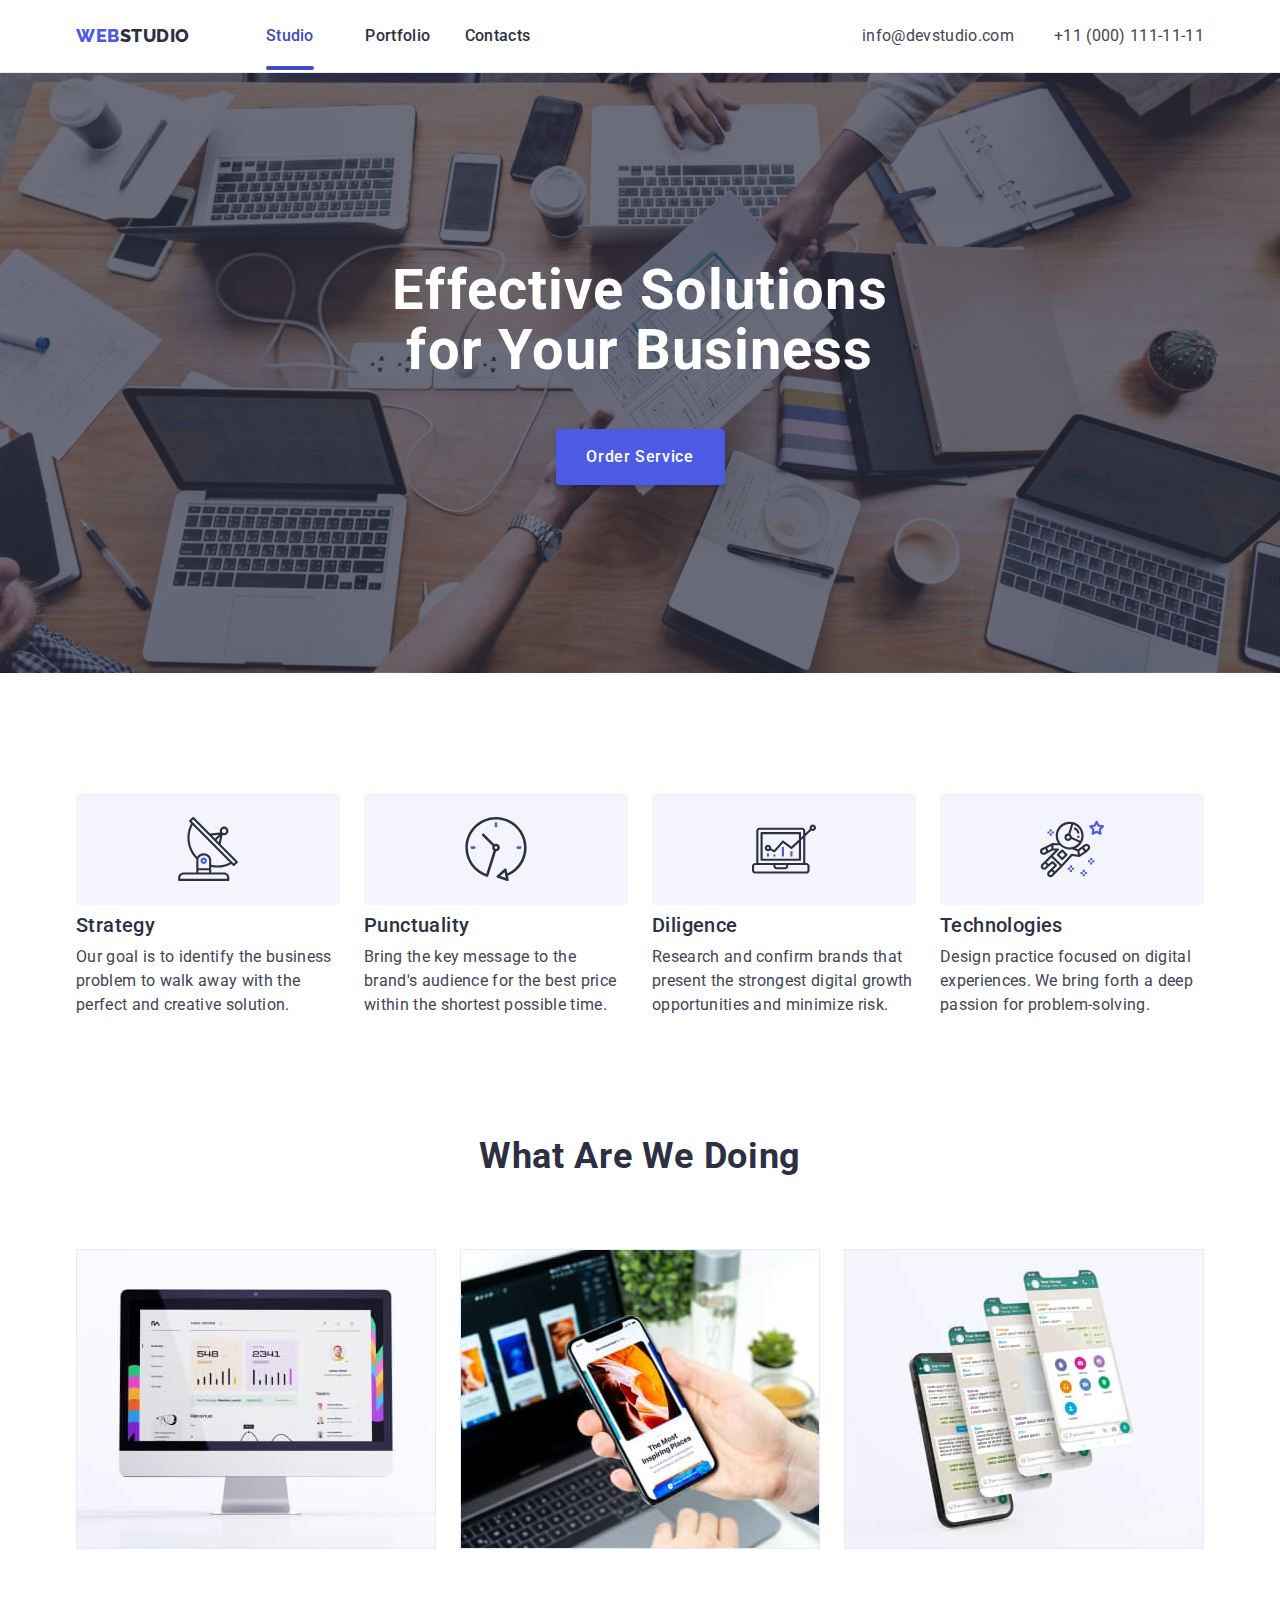
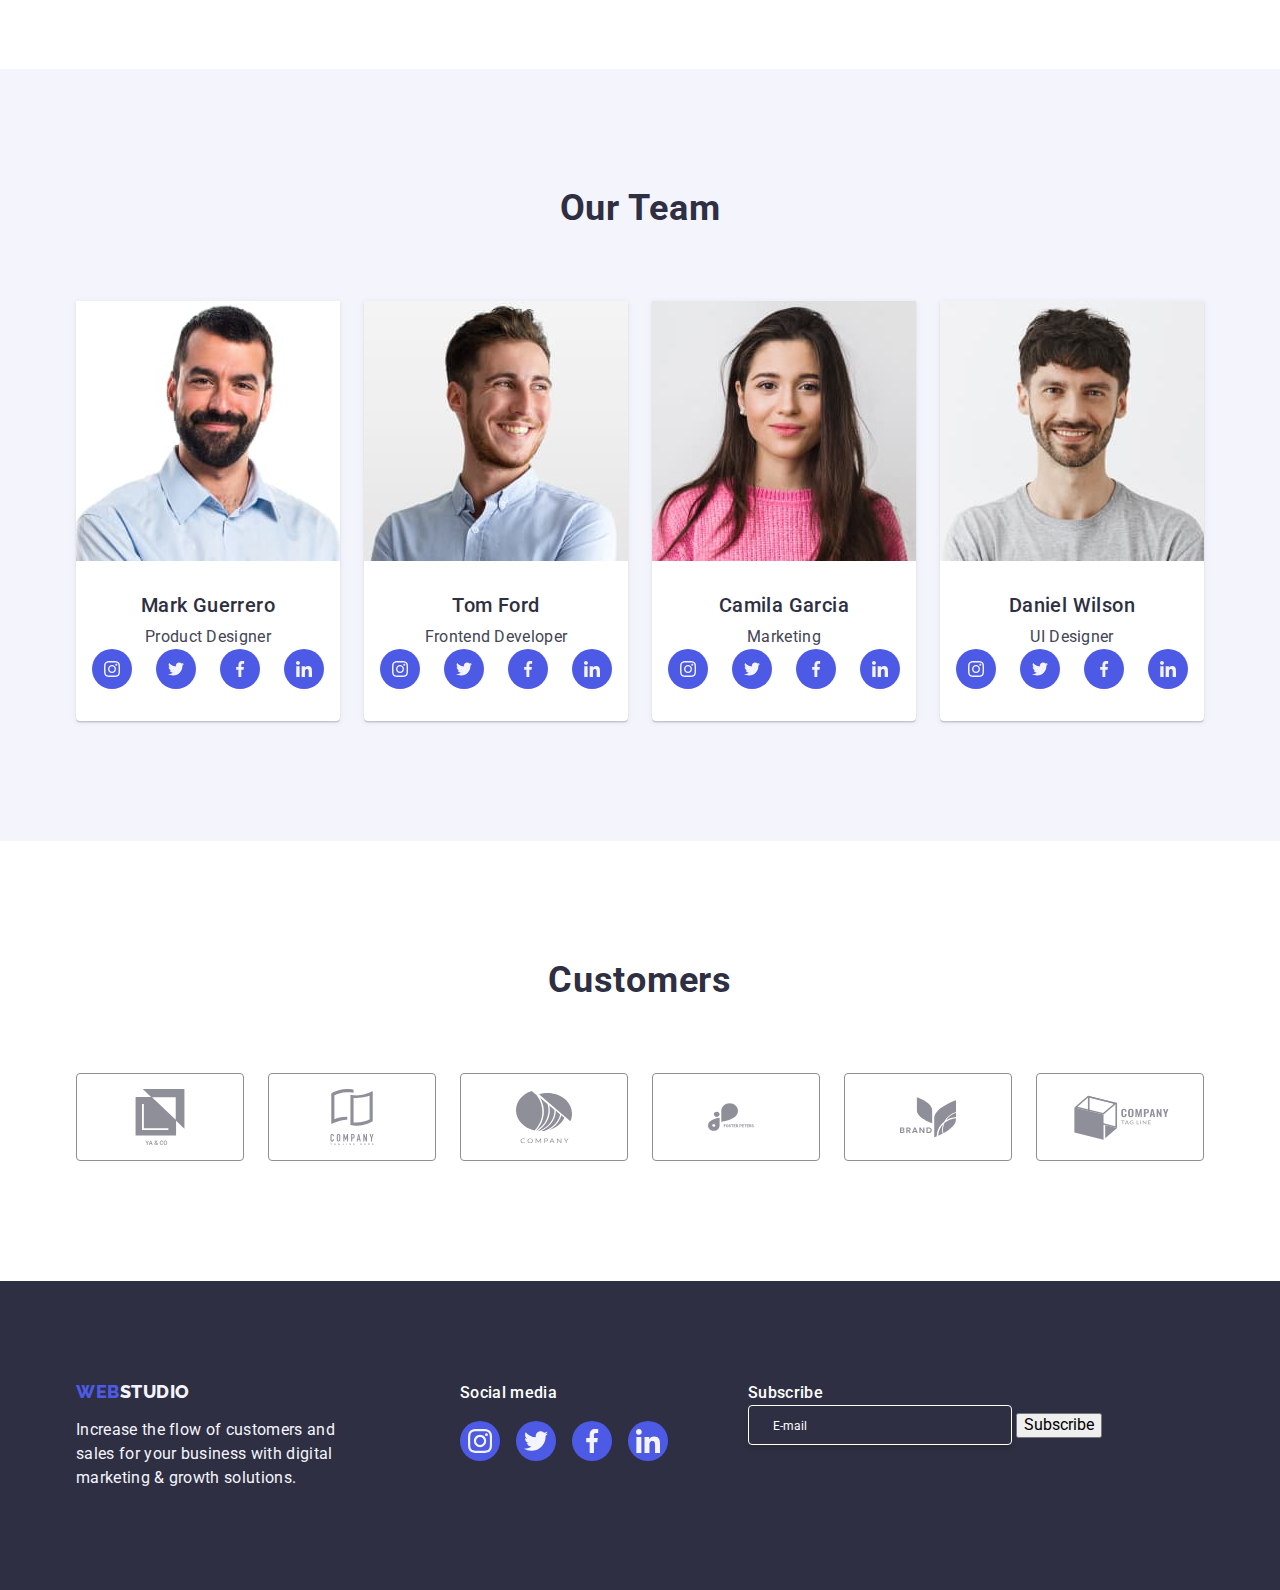
==== commit 05de05b2: "change6" ====
--- a/index.html
+++ b/index.html
@@ -364,6 +364,15 @@
                                 <use href="./images/icons.svg#icon-linkedin"></use>
                             </svg></a></li>
                 </ul>
+            </div>
+            <div class="footer-form-conteiner">
+                <p class="footer-form-title">Subscribe</p>
+                <form class="footer-form">
+                    <label aria-label="footer email input">
+                        <input class="footer-form-email" type="email" name="footer-email" placeholder="E-mail">
+                    </label>
+                    <button type="submit">Subscribe</button>
+                </form>
             </div>
         </div>
     </footer>
@@ -409,8 +418,13 @@
                         placeholder="Text input"></textarea>
                 </div>
                 <div class="modal-field">
-                    <input class="modal-check" type="checkbox" id="policy" name="policy" value="true">
-                    <label class="modal-check-text" for="policy"><span></span> I accept the terms and conditions of the
+                    <input class="modal-check visually-hidden" type="checkbox" id="policy" name="policy" value="true">
+                    <label class="modal-check-text" for="policy">
+                        <span>
+                            <svg class="modal-icon-check" width="10" height="8">
+                                <use href="./images/icons.svg#icon-click"></use>
+                            </svg>
+                        </span> I accept the terms and conditions of the
                         <a class="modal-check-link" href="">Privacy Policy</a></label>
                 </div>
                 <button class="modal-button-submit" type="submit">Send</button>
--- a/css/styles.css
+++ b/css/styles.css
@@ -51,6 +51,7 @@
     --navyblue-modal: rgba(46, 47, 66, 0.40);
     --lightslate: #8E8F99;
     --navyblue-modal: rgba(46, 47, 66, 0.40);
+    --white: #FFF;
 }
 
 .link {
@@ -570,6 +571,35 @@
     background-color: #31d0aa;
 }
 
+.footer-form-conteiner {
+    margin-left: 80px;
+}
+
+.footer-form-title {
+    color: var(--white, #FFF);
+    font-size: 16px;
+    font-weight: 500;
+    line-height: 1.5;
+    letter-spacing: 0.02em;
+}
+
+.footer-form-email {
+    width: 264px;
+    height: 40px;
+    border-radius: 4px;
+    border: 1px solid var(--white, #FFF);
+    box-shadow: 0px 4px 4px 0px rgba(0, 0, 0, 0.15);
+    background: transparent;
+    padding: 0px 24px;
+}
+
+.footer-form-email::placeholder {
+    color: var(--white, #FFF);
+    font-size: 12px;
+    font-weight: 400;
+    line-height: 2;
+    letter-spacing: 0.04;
+}
 
 
 /**---------------------------------- ---------------------------------Portfolio */
@@ -881,13 +911,27 @@
 .modal-check-text span {
     width: 16px;
     height: 16px;
-    border-radius: 10px;
-    border: var(--navyblue-modal, rgba(46, 47, 66, 0.40));
-    margin-right: 12px;
-}
+    border-radius: 1px;
+    border: 1px solid var(--navyblue-modal, rgba(46, 47, 66, 0.40));
+    margin-right: 8px;
+    display: flex;
+    align-items: center;
+    justify-content: center;
+    fill: transparent;
+    transition-duration: 300ms;
+}
+
+.modal-icon-check {}
 
 .modal-check-link {
     color: var(--iris, #4D5AE5);
+}
+
+.modal-check:checked+.modal-check-text span {
+    background-color: var(--ocean, #404BBF);
+    border: none;
+    fill: #F4F4FD;
+
 }
 
 .modal-button-submit {}
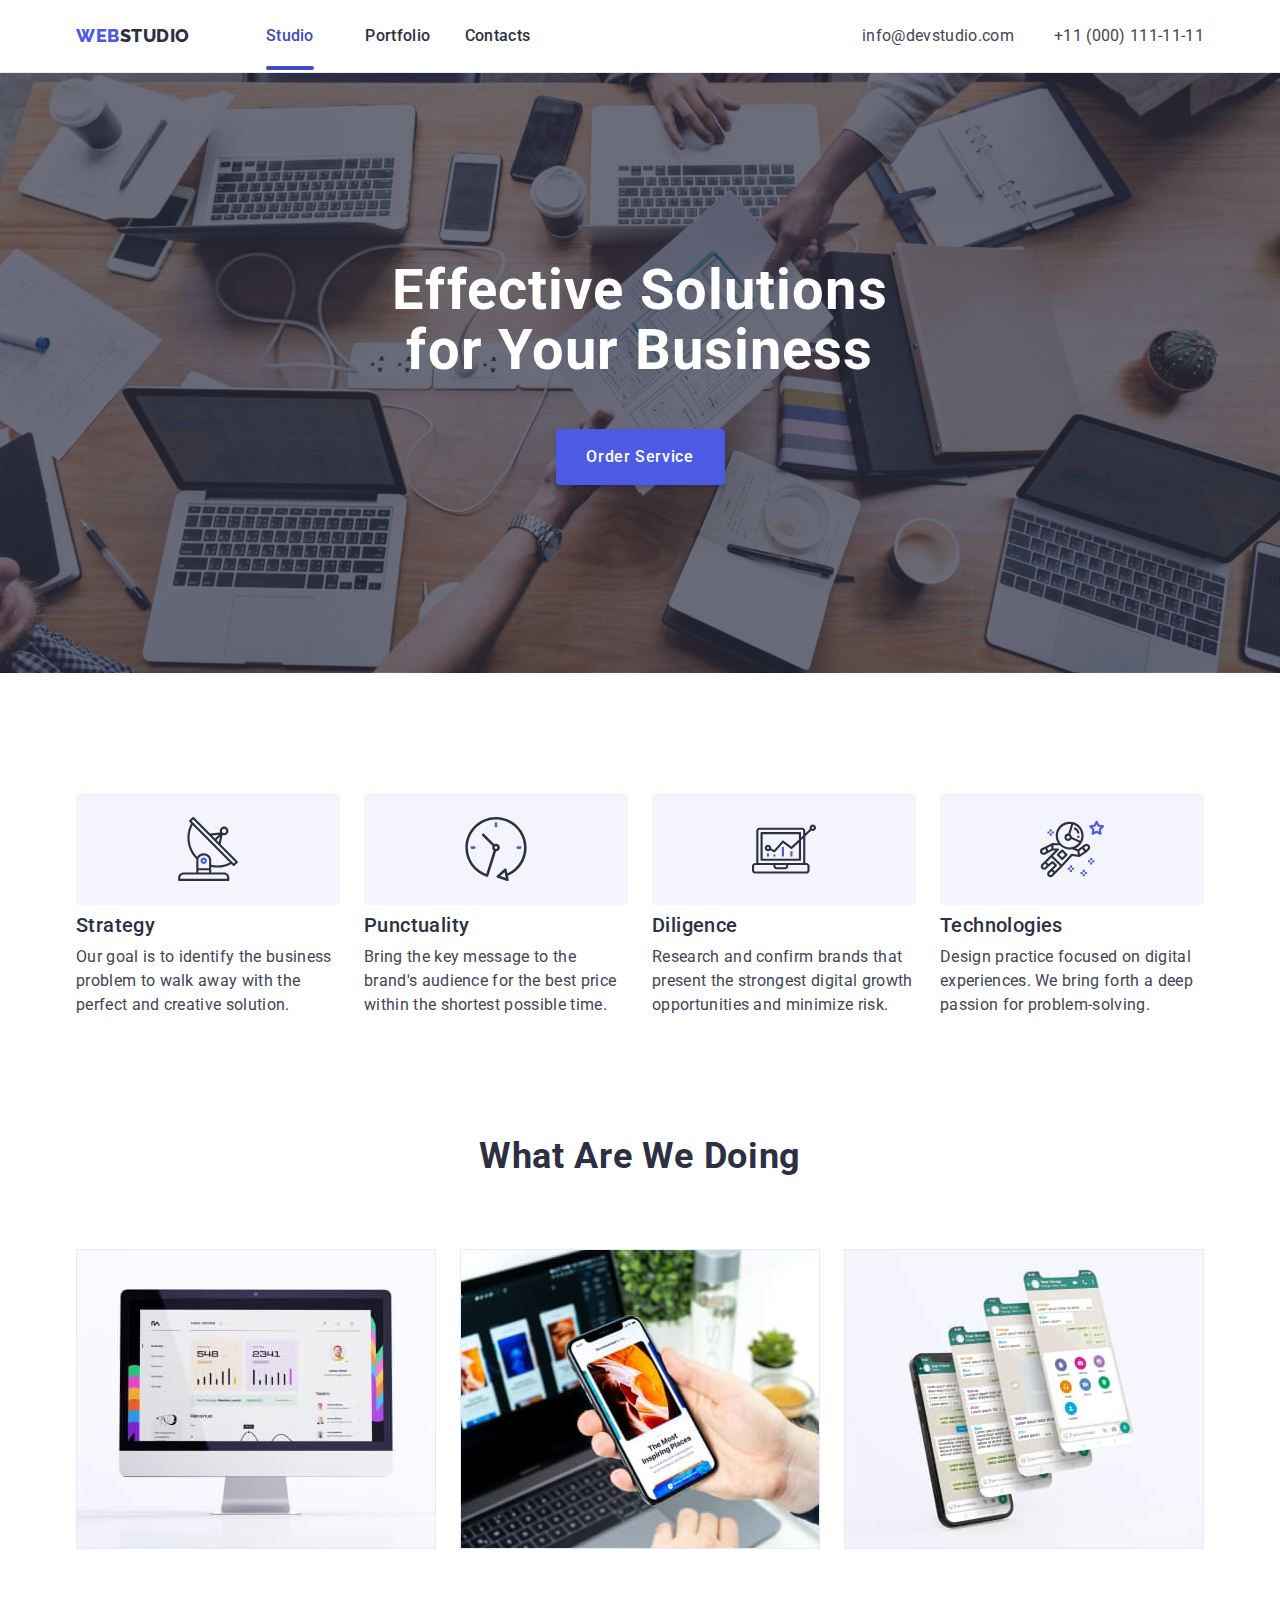
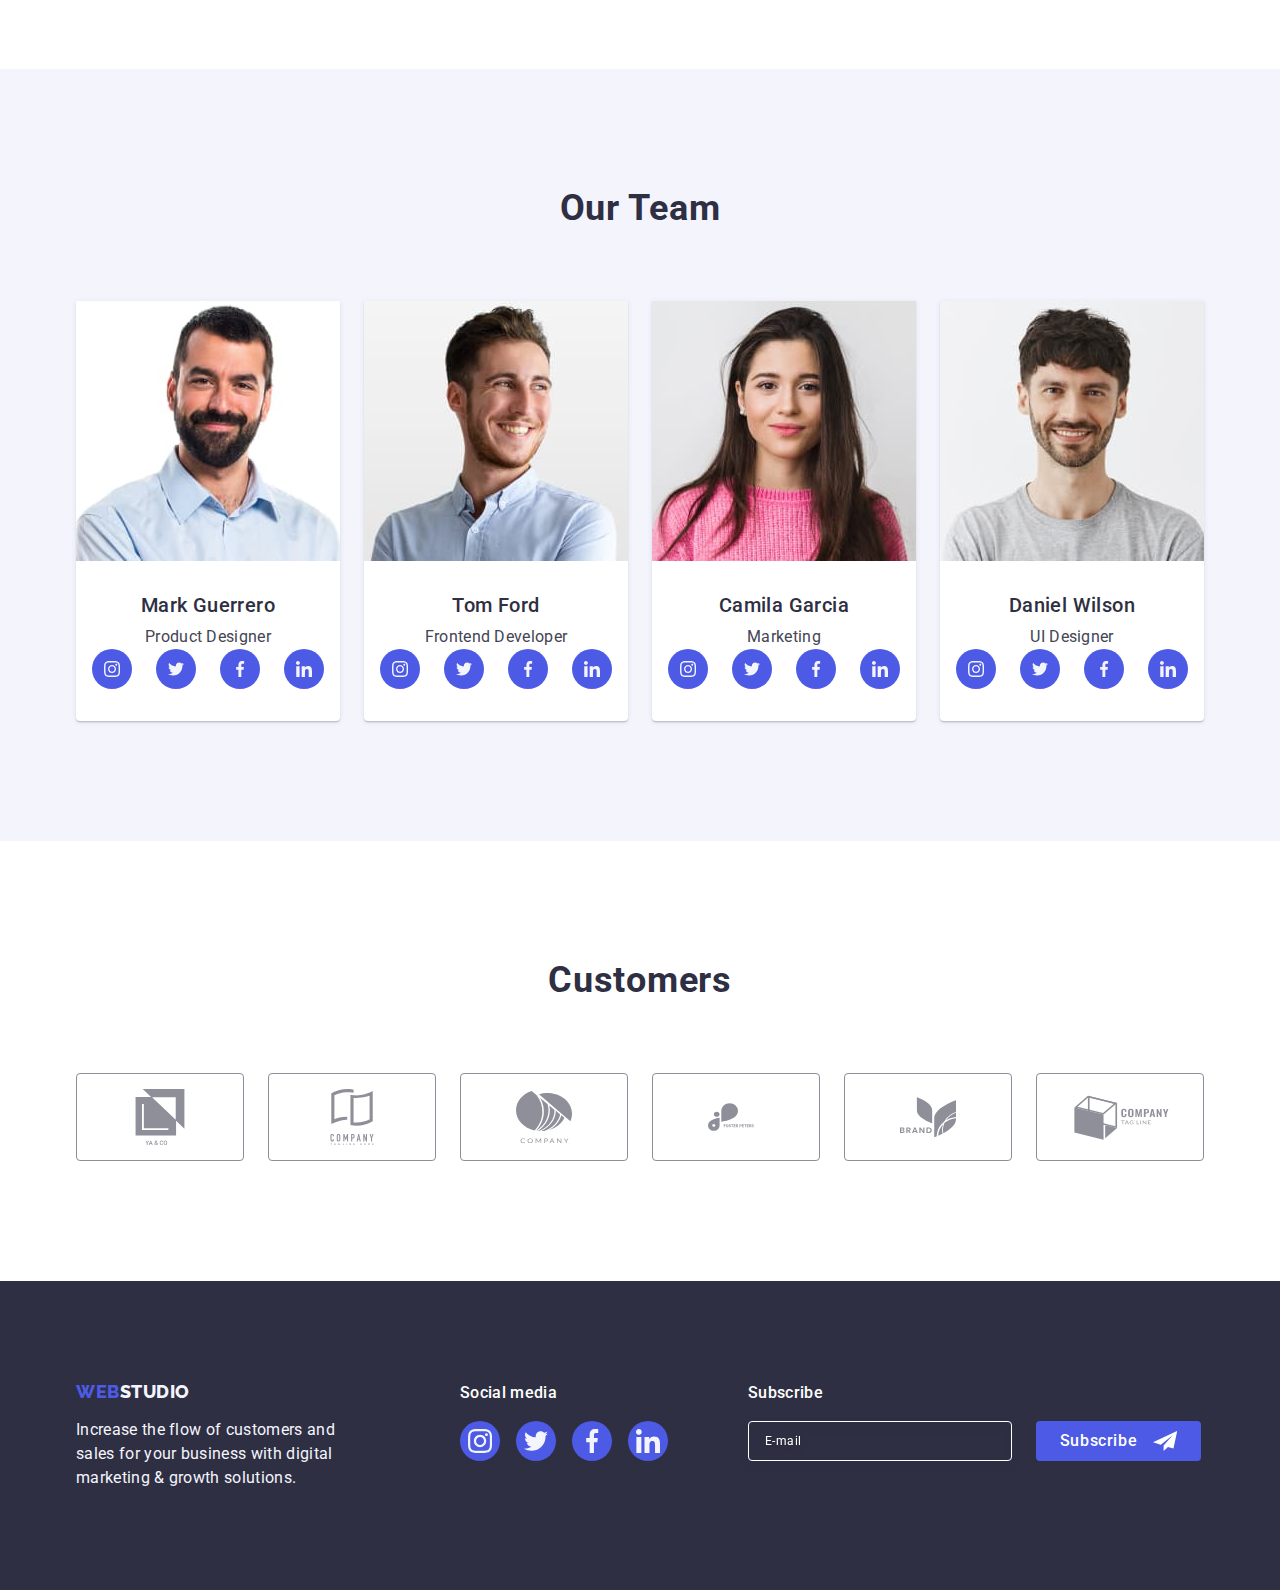
==== commit 7b936a43: "change7" ====
--- a/index.html
+++ b/index.html
@@ -368,70 +368,78 @@
             <div class="footer-form-conteiner">
                 <p class="footer-form-title">Subscribe</p>
                 <form class="footer-form">
-                    <label aria-label="footer email input">
+                    <label class="footer-label" aria-label="footer email input">
                         <input class="footer-form-email" type="email" name="footer-email" placeholder="E-mail">
                     </label>
-                    <button type="submit">Subscribe</button>
+                    <button class="footer-form-button" type="submit">Subscribe
+                        <svg class="footer-icon-button" width="24" height="24">
+                            <use href="./images/icons.svg#icon-icon-send""></use>
+                        </svg>
+                    </button>
                 </form>
             </div>
         </div>
     </footer>
-    <div class="backdrop is-hidden" data-modal>
-        <div class="modal">
-            <button class="btn-modal" data-modal-close type="button">
-                <svg class="icon-close" width="8" height="8">
-                    <use href="./images/icons.svg#icon-close-black"></use>
-                </svg>
-            </button>
-            <p class="modal-title">Leave your contacts and we will call you back</p>
-            <form class="modal-form">
-                <div class="modal-field">
-                    <label class="modal-label" for="user-name">Name</label>
-                    <div class="modal-input-conteiner">
-                        <input class="modal-input" name="user-name" type="text" id="user-name" required />
-                        <svg class="modal-icon-vector" width="18" height="18">
-                            <use href="./images/icons.svg#icon-vector-name"></use>
+    <div class=" backdrop is-hidden" data-modal>
+                                <div class="modal">
+                                    <button class="btn-modal" data-modal-close type="button">
+                                        <svg class="icon-close" width="8" height="8">
+                                            <use href="./images/icons.svg#icon-close-black"></use>
+                                        </svg>
+                                    </button>
+                                    <p class="modal-title">Leave your contacts and we will call you back</p>
+                                    <form class="modal-form">
+                                        <div class="modal-field">
+                                            <label class="modal-label" for="user-name">Name</label>
+                                            <div class="modal-input-conteiner">
+                                                <input class="modal-input" name="user-name" type="text" id="user-name"
+                                                    required />
+                                                <svg class="modal-icon-vector" width="18" height="24">
+                                                    <use href="./images/icons.svg#icon-vector-name"></use>
+                                                </svg>
+                                            </div>
+                                        </div>
+                                        <div class="modal-field">
+                                            <label class="modal-label" for="user-phone">Phone</label>
+                                            <div class="modal-input-conteiner">
+                                                <input class="modal-input" name="user-phone" type="text" id="user-phone"
+                                                    required />
+                                                <svg class="modal-icon-vector" width="18" height="24">
+                                                    <use href="./images/icons.svg#icon-vector-phone"></use>
+                                                </svg>
+                                            </div>
+                                        </div>
+                                        <div class="modal-field">
+                                            <label class="modal-label" for="user-email">Email</label>
+                                            <div class="modal-input-conteiner">
+                                                <input class="modal-input" name="user-email" type="text"
+                                                    id="user-email" />
+                                                <svg class="modal-icon-vector" width="18" height="24">
+                                                    <use href="./images/icons.svg#icon-vector-email"></use>
+                                                </svg>
+                                            </div>
+                                        </div>
+                                        <div class="modal-textarea-conteiner">
+                                            <label class="modal-label" for="user-comment">Comment</label>
+                                            <textarea class="modal-textarea" name="user-comment" id="uuser-comment"
+                                                placeholder="Text input"></textarea>
+                                        </div>
+                                        <div class="modal-check-conteiner">
+                                            <input class="modal-check visually-hidden" type="checkbox" id="user-privacy"
+                                                name="user-privacy" value="true">
+                                            <label class="modal-check-text" for="user-privacy"">
+                                                <span>
+                                                    <svg class=" modal-icon-check" width="10" height="8">
+                                                <use href="./images/icons.svg#icon-click"></use>
                         </svg>
-                    </div>
-                </div>
-                <div class="modal-field">
-                    <label class="modal-label" for="user-phone">Phone</label>
-                    <div class="modal-input-conteiner">
-                        <input class="modal-input" name="user-phone" type="text" id="user-phone" required />
-                        <svg class="modal-icon-vector" width="18" height="18">
-                            <use href="./images/icons.svg#icon-vector-phone"></use>
-                        </svg>
-                    </div>
-                </div>
-                <div class="modal-field">
-                    <label class="modal-label" for="user-email">Email</label>
-                    <div class="modal-input-conteiner">
-                        <input class="modal-input" name="user-email" type="text" id="user-email" />
-                        <svg class="modal-icon-vector" width="18" height="18">
-                            <use href="./images/icons.svg#icon-vector-email"></use>
-                        </svg>
-                    </div>
-                </div>
-                <div class="modal-field">
-                    <label class="modal-label" for="user-text">Comment</label>
-                    <textarea class="modal-textarea" name="user-text" id="user-text"
-                        placeholder="Text input"></textarea>
-                </div>
-                <div class="modal-field">
-                    <input class="modal-check visually-hidden" type="checkbox" id="policy" name="policy" value="true">
-                    <label class="modal-check-text" for="policy">
-                        <span>
-                            <svg class="modal-icon-check" width="10" height="8">
-                                <use href="./images/icons.svg#icon-click"></use>
-                            </svg>
                         </span> I accept the terms and conditions of the
                         <a class="modal-check-link" href="">Privacy Policy</a></label>
-                </div>
-                <button class="modal-button-submit" type="submit">Send</button>
+            </div>
+            <button class="modal-button-submit" type="submit">Send</button>
             </form>
         </div>
-    </div>
-    <script src="./js/modal.js"></script>
+        </div>
+        <script src="./js/modal.js"></script>
 </body>
 
 </html>--- a/css/styles.css
+++ b/css/styles.css
@@ -581,26 +581,57 @@
     font-weight: 500;
     line-height: 1.5;
     letter-spacing: 0.02em;
-}
+    margin-bottom: 16px;
+}
+
+.footer-form {
+    display: flex;
+    gap: 24px;
+}
+
+.footer-label {}
 
 .footer-form-email {
     width: 264px;
     height: 40px;
     border-radius: 4px;
     border: 1px solid var(--white, #FFF);
-    box-shadow: 0px 4px 4px 0px rgba(0, 0, 0, 0.15);
     background: transparent;
-    padding: 0px 24px;
+    padding-left: 16px;
+    font-size: 12px;
+    line-height: 1.5;
+    letter-spacing: 0.04em;
+    filter: drop-shadow(0px 4px 4px rgba(0, 0, 0, 0.15));
+    color: var(--white, #FFF);
+    outline: transparent;
 }
 
 .footer-form-email::placeholder {
     color: var(--white, #FFF);
-    font-size: 12px;
-    font-weight: 400;
-    line-height: 2;
-    letter-spacing: 0.04;
-}
-
+
+}
+
+.footer-form-button {
+    min-width: 165px;
+    height: 40px;
+    display: flex;
+    align-items: center;
+    justify-content: center;
+    font-weight: 500;
+    line-height: 1.5;
+    letter-spacing: 0.04em;
+    color: var(--white, #FFF);
+    cursor: pointer;
+    background-color: #4D5AE5;
+    border: none;
+    border-radius: 4px;
+
+}
+
+.footer-icon-button {
+    margin-left: 16px;
+    fill: var(--white, #FFF);
+}
 
 /**---------------------------------- ---------------------------------Portfolio */
 .portfolio-main {}
@@ -834,10 +865,10 @@
     color: var(--lightslate, #8E8F99);
     font-size: 12px;
     font-weight: 400;
-    line-height: 1.2;
     letter-spacing: 0.04em;
     margin-bottom: 4px;
-    display: inline-block;
+    display: block;
+    line-height: 1.17;
 }
 
 .modal-input-conteiner {
@@ -855,6 +886,8 @@
     padding-left: 38px;
     padding-right: 16px;
     outline: transparent;
+    background-color: transparent;
+    transition: border-color 250ms cubic-bezier(0.4, 0, 0.2, 1);
 }
 
 .modal-input:focus {
@@ -868,31 +901,45 @@
     left: 16px;
     transform: translateY(-50%);
     top: 50%;
+    transition: fill 250ms cubic-bezier(0.4, 0, 0.2, 1);
 
 }
 
 .modal-input:focus+.modal-icon-vector {
     fill: var(--iris);
+}
+
+.modal-textarea-conteiner {
+    margin-bottom: 16px;
 }
 
 .modal-textarea {
     height: 120px;
     width: 100%;
     border-radius: 4px;
-    padding: 8px 16px 16px 16px;
+    padding: 8px 16px;
     border: 1px solid var(--navyblue-modal, rgba(46, 47, 66, 0.40));
     outline: transparent;
     resize: none;
+    font-size: 12px;
+    line-height: 1.17;
+    letter-spacing: 0.04em;
+    color: var(--navyblue-modal, rgba(46, 47, 66, 0.40));
+    background-color: transparent;
+    transition: border-color 250ms cubic-bezier(0.4, 0, 0.2, 1);
+}
+
+.modal-textarea:focus {
+    border-color: #4D5AE5;
 }
 
 .modal-textarea::placeholder {
     color: var(--navyblue-modal, rgba(46, 47, 66, 0.40));
-    font-family: Roboto;
-    font-size: 12px;
-    font-weight: 400;
-    line-height: 1.2;
-    letter-spacing: 0.04em;
     margin: 12px;
+}
+
+.modal-check-conteiner {
+    margin-bottom: 24px;
 }
 
 .modal-check {}
@@ -902,7 +949,7 @@
     font-family: Roboto;
     font-size: 12px;
     font-weight: 400;
-    line-height: 1.2;
+    line-height: 1.17;
     letter-spacing: 0.04em;
     display: flex;
     align-items: center;
@@ -911,14 +958,14 @@
 .modal-check-text span {
     width: 16px;
     height: 16px;
-    border-radius: 1px;
+    border-radius: 2px;
     border: 1px solid var(--navyblue-modal, rgba(46, 47, 66, 0.40));
     margin-right: 8px;
-    display: flex;
+    display: inline-flex;
     align-items: center;
     justify-content: center;
     fill: transparent;
-    transition-duration: 300ms;
+    transition: background-color 250ms cubic-bezier(0.4, 0, 0.2, 1), border 250ms cubic-bezier(0.4, 0, 0.2, 1), fill 250ms cubic-bezier(0.4, 0, 0.2, 1);
 }
 
 .modal-icon-check {}
@@ -934,7 +981,21 @@
 
 }
 
-.modal-button-submit {}
+.modal-button-submit {
+    display: block;
+    min-width: 169px;
+    height: 56px;
+    font-weight: 500;
+    line-height: 1.5;
+    letter-spacing: 0.04em;
+    color: #ffffff;
+    cursor: pointer;
+    background-color: #4D5AE5;
+    border: none;
+    border-radius: 4px;
+    transition: background-color 250ms cubic-bezier(0.4, 0, 0.2, 1);
+
+}
 
 .is-hidden {
     opacity: 0;
